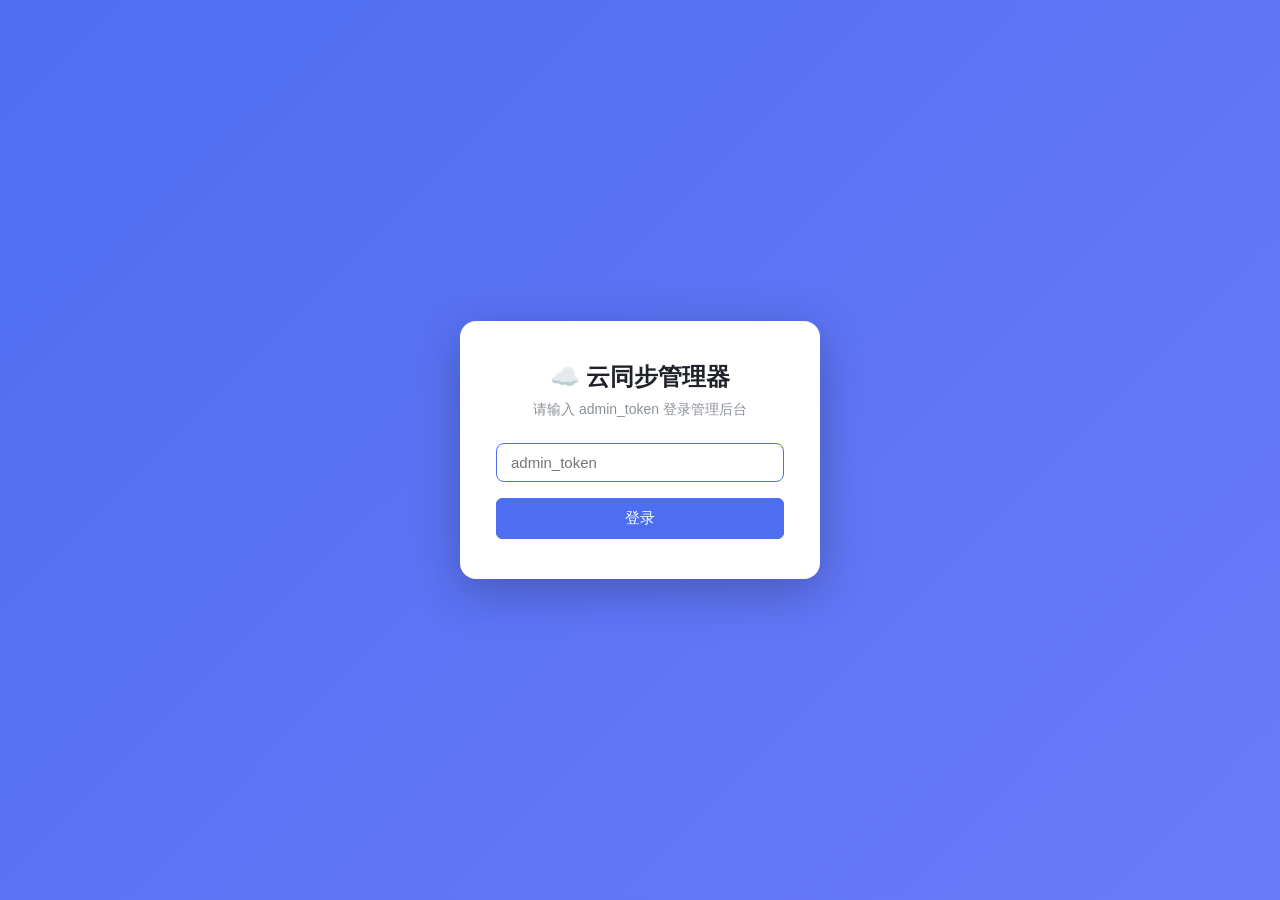
==== cloud_server/web/index.html @ dcbb331d "Add files via upload" ====
<!doctype html>
<html lang="zh-CN">
  <head>
    <meta charset="utf-8" />
    <meta name="viewport" content="width=device-width, initial-scale=1" />
    <title>☁️ 恶意消息云同步管理器</title>
    <link rel="stylesheet" href="./style.css" />
  </head>
  <body>
    <!-- 登录页 -->
    <div id="loginPage" class="login-page">
      <div class="login-card">
        <h1>☁️ 云同步管理器</h1>
        <p class="sub">请输入 admin_token 登录管理后台</p>
        <input id="tokenInput" type="password" placeholder="admin_token" />
        <button id="loginBtn" class="btn">登录</button>
        <p id="loginError" class="err" hidden></p>
      </div>
    </div>

    <!-- 仪表盘 -->
    <div id="dashboard" class="dashboard" hidden>
      <header class="topbar">
        <div class="title">
          <span class="logo">☁️</span>
          <h1>恶意消息云同步管理器</h1>
        </div>
        <div class="actions">
          <button id="refreshBtn" class="btn small">🔄 刷新</button>
          <button id="logoutBtn" class="btn small danger">退出登录</button>
        </div>
      </header>

      <nav class="tabs">
        <button class="tab active" data-tab="overview">📊 概览</button>
        <button class="tab" data-tab="records">📋 警告记录</button>
        <button class="tab" data-tab="special">🔴 特殊记录</button>
        <button class="tab" data-tab="audit">📝 审计日志</button>
        <button class="tab" data-tab="requests">🌐 请求日志</button>
      </nav>

      <!-- 概览 -->
      <section id="pane-overview" class="pane">
        <div id="overviewStats" class="stats-grid">加载中…</div>
      </section>

      <!-- 警告记录 -->
      <section id="pane-records" class="pane" hidden>
        <div class="toolbar">
          <input id="recordSearch" type="text" placeholder="搜索 UID / 用户名 / 平台…" class="search" />
          <button id="deleteSelectedBtn" class="btn small danger" disabled>删除选中</button>
        </div>
        <div class="table-wrap">
          <table id="recordTable">
            <thead>
              <tr>
                <th><input type="checkbox" id="selectAllRecords" /></th>
                <th>用户</th>
                <th>平台</th>
                <th class="num">count</th>
                <th class="num">total</th>
                <th>禁言</th>
                <th>最近原因</th>
                <th>来源 bot</th>
                <th>更新时间</th>
                <th>操作</th>
              </tr>
            </thead>
            <tbody id="recordTbody"></tbody>
          </table>
        </div>
        <p class="empty" id="recordEmpty" hidden>暂无记录。</p>
      </section>

      <!-- 特殊记录 -->
      <section id="pane-special" class="pane" hidden>
        <div class="table-wrap">
          <table id="specialTable">
            <thead>
              <tr>
                <th>时间</th>
                <th>用户</th>
                <th>分类</th>
                <th>平台</th>
                <th>消息</th>
                <th>原因</th>
                <th>来源 bot</th>
              </tr>
            </thead>
            <tbody id="specialTbody"></tbody>
          </table>
        </div>
        <p class="empty" id="specialEmpty" hidden>暂无特殊记录。</p>
      </section>

      <!-- 审计日志 -->
      <section id="pane-audit" class="pane" hidden>
        <div class="toolbar">
          <span class="hint">显示最近 500 条审计记录（撤回/删除/登录/上传等操作）</span>
        </div>
        <div class="table-wrap">
          <table id="auditTable">
            <thead>
              <tr>
                <th>时间</th>
                <th>操作</th>
                <th>操作者</th>
                <th>详情</th>
              </tr>
            </thead>
            <tbody id="auditTbody"></tbody>
          </table>
        </div>
        <p class="empty" id="auditEmpty" hidden>暂无审计日志。</p>
      </section>

      <!-- 请求日志 -->
      <section id="pane-requests" class="pane" hidden>
        <div class="toolbar">
          <span class="hint">显示最近 500 条 HTTP 请求记录</span>
        </div>
        <div class="table-wrap">
          <table id="requestTable">
            <thead>
              <tr>
                <th>时间</th>
                <th>方法</th>
                <th>路径</th>
                <th class="num">状态</th>
                <th>客户端</th>
                <th>摘要</th>
              </tr>
            </thead>
            <tbody id="requestTbody"></tbody>
          </table>
        </div>
        <p class="empty" id="requestEmpty" hidden>暂无请求日志。</p>
      </section>
    </div>

    <!-- Toast -->
    <div id="toastBox" class="toast-box"></div>

    <!-- 确认对话框 -->
    <div id="confirmModal" class="modal-overlay">
      <div class="modal-box">
        <p id="confirmText" class="modal-text"></p>
        <div class="modal-actions">
          <button id="confirmCancel" class="btn small">取消</button>
          <button id="confirmOk" class="btn danger">确认</button>
        </div>
      </div>
    </div>

    <script src="./app.js"></script>
  </body>
</html>
---- cloud_server/web/style.css ----
:root {
  --bg: #f5f7fa;
  --card: #ffffff;
  --border: #e4e7eb;
  --text: #1f2329;
  --muted: #8a9099;
  --primary: #4e6ef2;
  --high: #f0413c;
  --warn: #ff9f19;
  --ok: #34c759;
  --shadow: 0 1px 3px rgba(0, 0, 0, 0.06);
}

* { box-sizing: border-box; }

body {
  margin: 0;
  font-family: -apple-system, "Segoe UI", "PingFang SC", "Microsoft YaHei", sans-serif;
  background: var(--bg);
  color: var(--text);
}

/* ---- 登录页 ---- */
.login-page {
  display: flex;
  align-items: center;
  justify-content: center;
  min-height: 100vh;
  background: linear-gradient(135deg, #4e6ef2 0%, #6b7af8 100%);
}

.login-card {
  background: var(--card);
  border-radius: 16px;
  padding: 40px 36px;
  width: 360px;
  max-width: 90vw;
  box-shadow: 0 12px 48px rgba(0, 0, 0, 0.25);
  text-align: center;
}

.login-card h1 {
  margin: 0 0 8px;
  font-size: 24px;
}

.login-card .sub {
  color: var(--muted);
  font-size: 14px;
  margin: 0 0 24px;
}

.login-card input {
  width: 100%;
  padding: 10px 14px;
  border: 1px solid var(--border);
  border-radius: 8px;
  font-size: 15px;
  margin-bottom: 16px;
  box-sizing: border-box;
}

.login-card input:focus {
  outline: none;
  border-color: var(--primary);
}

.login-card .btn {
  width: 100%;
  padding: 10px;
  font-size: 15px;
}

.err {
  color: var(--high);
  font-size: 13px;
  margin: 12px 0 0;
}

/* ---- 仪表盘 ---- */
.dashboard {
  padding: 16px;
  max-width: 1400px;
  margin: 0 auto;
}

.topbar {
  display: flex;
  align-items: center;
  justify-content: space-between;
  margin-bottom: 12px;
  flex-wrap: wrap;
  gap: 12px;
}

.title {
  display: flex;
  align-items: center;
  gap: 10px;
}

.title .logo { font-size: 24px; }
.title h1 { font-size: 20px; margin: 0; }

.actions { display: flex; gap: 8px; }

.tabs {
  display: flex;
  gap: 4px;
  margin-bottom: 16px;
  border-bottom: 1px solid var(--border);
  flex-wrap: wrap;
}

.tab {
  border: none;
  background: transparent;
  color: var(--muted);
  padding: 8px 16px;
  cursor: pointer;
  font-size: 14px;
  border-bottom: 2px solid transparent;
  margin-bottom: -1px;
  transition: color 0.15s, border-color 0.15s;
}

.tab:hover { color: var(--text); }

.tab.active {
  color: var(--primary);
  border-bottom-color: var(--primary);
  font-weight: 600;
}

.btn {
  border: 1px solid var(--primary);
  background: var(--primary);
  color: #fff;
  padding: 6px 14px;
  border-radius: 6px;
  cursor: pointer;
  font-size: 13px;
}

.btn:hover { opacity: 0.9; }
.btn:disabled { opacity: 0.5; cursor: not-allowed; }

.btn.small {
  padding: 4px 10px;
  font-size: 12px;
  background: #fff;
  color: var(--primary);
}

.btn.small:hover { background: #eef1ff; }

.btn.danger { background: var(--high); border-color: var(--high); color: #fff; }
.btn.danger:hover { opacity: 0.9; }

.btn.small.danger {
  background: #fff;
  color: var(--high);
  border-color: var(--high);
}

.btn.small.danger:hover { background: #fff0f0; }

/* ---- 统计概览 ---- */
.stats-grid {
  display: grid;
  grid-template-columns: repeat(auto-fill, minmax(200px, 1fr));
  gap: 16px;
}

.stat-card {
  background: var(--card);
  border: 1px solid var(--border);
  border-radius: 10px;
  padding: 20px;
  box-shadow: var(--shadow);
}

.stat-card .label {
  color: var(--muted);
  font-size: 13px;
  margin-bottom: 8px;
}

.stat-card .value {
  font-size: 28px;
  font-weight: 700;
  color: var(--primary);
}

.stat-card .value.red { color: var(--high); }
.stat-card .value.orange { color: var(--warn); }

/* ---- 工具栏 ---- */
.toolbar {
  display: flex;
  gap: 12px;
  margin-bottom: 12px;
  align-items: center;
  flex-wrap: wrap;
}

.search {
  flex: 1;
  min-width: 200px;
  padding: 6px 12px;
  border: 1px solid var(--border);
  border-radius: 6px;
  font-size: 13px;
}

.search:focus { outline: none; border-color: var(--primary); }

.hint { color: var(--muted); font-size: 13px; }

/* ---- 表格 ---- */
.table-wrap {
  background: var(--card);
  border: 1px solid var(--border);
  border-radius: 8px;
  overflow: auto;
  box-shadow: var(--shadow);
}

table {
  width: 100%;
  border-collapse: collapse;
  font-size: 13px;
}

th, td {
  padding: 8px 12px;
  text-align: left;
  border-bottom: 1px solid var(--border);
  white-space: nowrap;
}

th {
  background: #fafbfc;
  color: var(--muted);
  font-weight: 600;
  position: sticky;
  top: 0;
}

td.num, th.num { text-align: center; }
td.msg { max-width: 280px; overflow: hidden; text-overflow: ellipsis; }
td.reason { max-width: 200px; overflow: hidden; text-overflow: ellipsis; }

tr:hover td { background: #fafbff; }

.user { font-weight: 600; }
.uid { font-size: 11px; color: var(--muted); }

.badge {
  display: inline-block;
  min-width: 28px;
  padding: 2px 8px;
  border-radius: 10px;
  font-weight: 600;
  text-align: center;
  font-size: 12px;
}

.badge.zero { background: #eef0f2; color: var(--muted); }
.badge.low { background: #fff4e5; color: #d97706; }
.badge.high { background: #ffeceb; color: var(--high); }
.badge.muted { background: var(--high); color: #fff; }
.badge.special { background: #f0e7ff; color: #6b21a8; }
.badge.ok { background: #e8f5e9; color: var(--ok); }

.empty {
  text-align: center;
  color: var(--muted);
  padding: 40px;
}

/* ---- Toast ---- */
.toast-box {
  position: fixed;
  top: 16px;
  left: 50%;
  transform: translateX(-50%);
  z-index: 10000;
  display: flex;
  flex-direction: column;
  gap: 8px;
  align-items: center;
  pointer-events: none;
}

.toast {
  background: #1f2329;
  color: #fff;
  padding: 10px 20px;
  border-radius: 8px;
  font-size: 14px;
  box-shadow: 0 4px 16px rgba(0, 0, 0, 0.25);
  opacity: 0;
  transform: translateY(-20px);
  transition: opacity 0.3s, transform 0.3s;
  max-width: 80vw;
  text-align: center;
}

.toast.show { opacity: 1; transform: translateY(0); }
.toast-ok { background: var(--ok); }
.toast-error { background: var(--high); }

/* ---- 模态框 ---- */
.modal-overlay {
  position: fixed;
  inset: 0;
  background: rgba(0, 0, 0, 0.45);
  display: none;
  align-items: center;
  justify-content: center;
  z-index: 10001;
}

.modal-overlay.show { display: flex; }

.modal-box {
  background: var(--card);
  border-radius: 10px;
  padding: 24px 28px;
  min-width: 320px;
  max-width: 90vw;
  box-shadow: 0 8px 32px rgba(0, 0, 0, 0.2);
}

.modal-text {
  margin: 0 0 16px;
  font-size: 15px;
  line-height: 1.5;
}

.modal-actions {
  display: flex;
  justify-content: flex-end;
  gap: 10px;
}
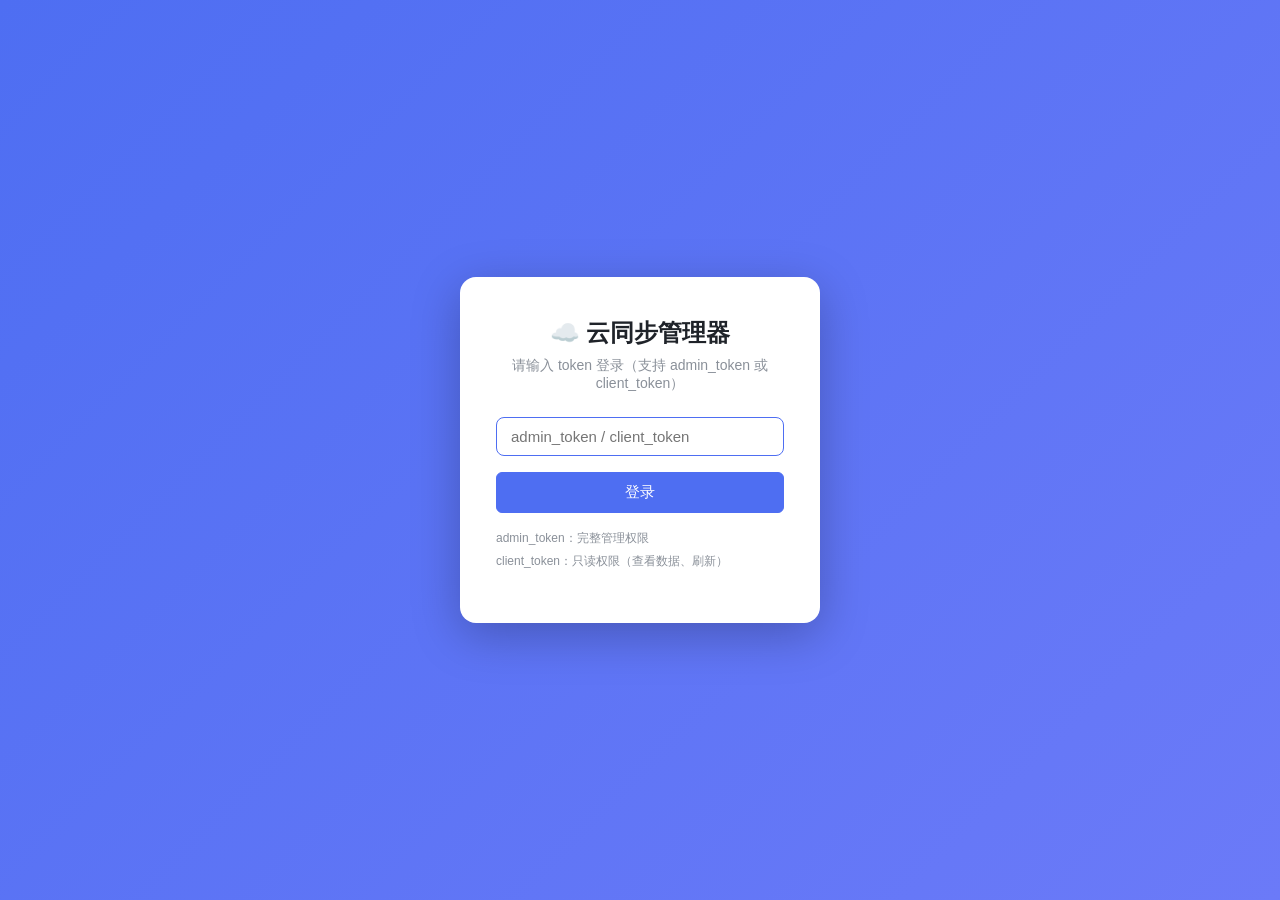
==== commit b9994ae9: "Add files via upload" ====
--- a/cloud_server/web/index.html
+++ b/cloud_server/web/index.html
@@ -11,10 +11,11 @@
     <div id="loginPage" class="login-page">
       <div class="login-card">
         <h1>☁️ 云同步管理器</h1>
-        <p class="sub">请输入 admin_token 登录管理后台</p>
-        <input id="tokenInput" type="password" placeholder="admin_token" />
+        <p class="sub">请输入 token 登录（支持 admin_token 或 client_token）</p>
+        <input id="tokenInput" type="password" placeholder="admin_token / client_token" />
         <button id="loginBtn" class="btn">登录</button>
         <p id="loginError" class="err" hidden></p>
+        <p class="login-hint">admin_token：完整管理权限<br>client_token：只读权限（查看数据、刷新）</p>
       </div>
     </div>
 
@@ -24,12 +25,18 @@
         <div class="title">
           <span class="logo">☁️</span>
           <h1>恶意消息云同步管理器</h1>
+          <span id="tokenTypeBadge" class="token-badge" hidden></span>
         </div>
         <div class="actions">
           <button id="refreshBtn" class="btn small">🔄 刷新</button>
           <button id="logoutBtn" class="btn small danger">退出登录</button>
         </div>
       </header>
+
+      <!-- client 模式提示 -->
+      <div id="clientNotice" class="client-notice" hidden>
+        🔒 当前为客户端模式，仅可查看数据。如需删除记录或查看日志，请使用 admin_token 登录。
+      </div>
 
       <nav class="tabs">
         <button class="tab active" data-tab="overview">📊 概览</button>
--- a/cloud_server/web/style.css
+++ b/cloud_server/web/style.css
@@ -344,3 +344,49 @@
   justify-content: flex-end;
   gap: 10px;
 }
+
+/* ---- Token 类型徽章 ---- */
+.token-badge {
+  display: inline-block;
+  padding: 3px 10px;
+  border-radius: 12px;
+  font-size: 12px;
+  font-weight: 600;
+  margin-left: 8px;
+}
+
+.token-badge.token-admin {
+  background: var(--primary);
+  color: #fff;
+}
+
+.token-badge.token-client {
+  background: #fff4e5;
+  color: #d97706;
+}
+
+/* ---- Client 模式提示横幅 ---- */
+.client-notice {
+  background: #fff4e5;
+  color: #92400e;
+  border: 1px solid #fde68a;
+  border-radius: 8px;
+  padding: 10px 16px;
+  margin-bottom: 12px;
+  font-size: 13px;
+}
+
+/* ---- 登录页提示 ---- */
+.login-hint {
+  margin-top: 16px;
+  font-size: 12px;
+  color: var(--muted);
+  line-height: 1.6;
+  text-align: left;
+}
+
+.login-hint br {
+  display: block;
+  content: "";
+  margin: 4px 0;
+}
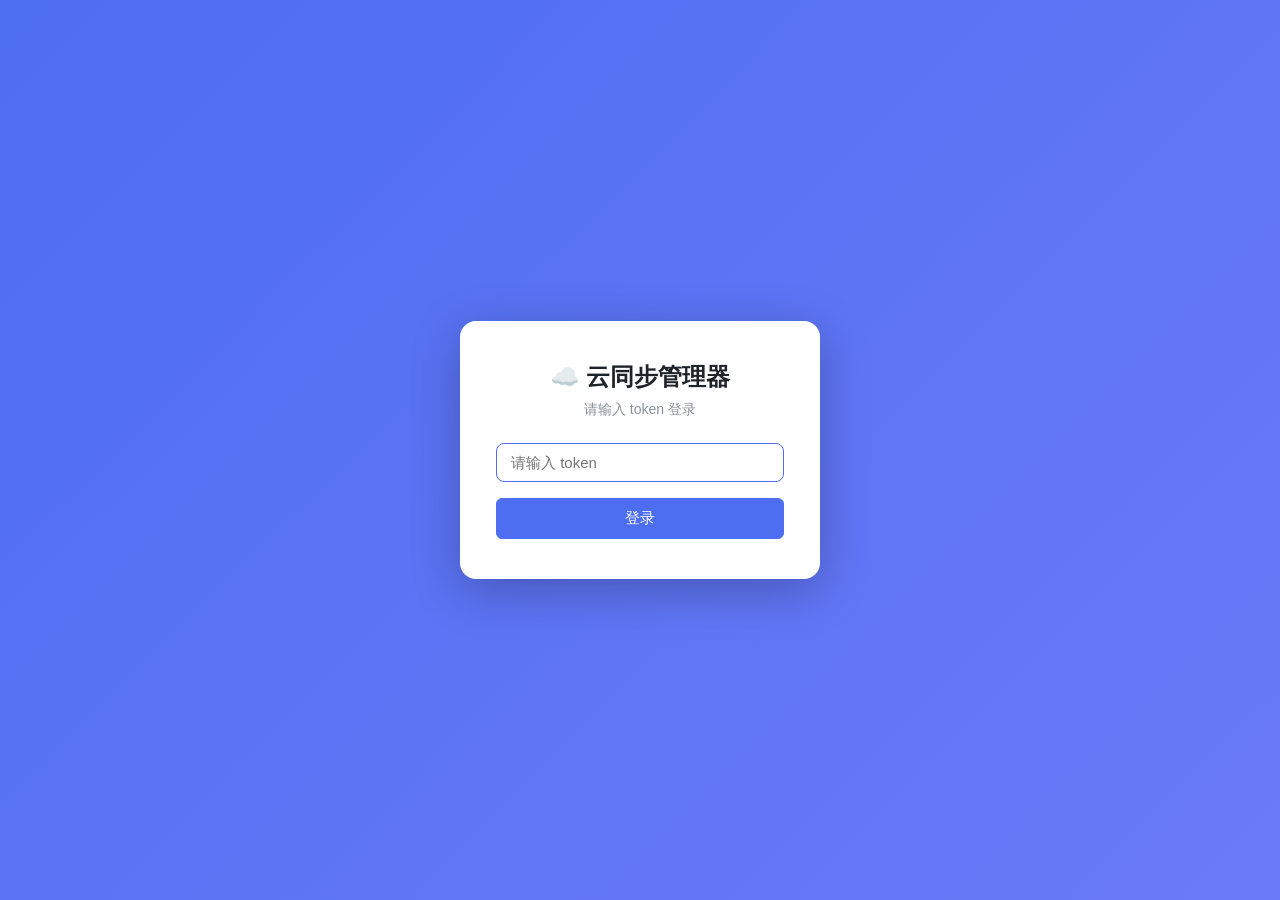
==== commit 666e2f3f: "Add files via upload" ====
--- a/cloud_server/web/index.html
+++ b/cloud_server/web/index.html
@@ -11,11 +11,10 @@
     <div id="loginPage" class="login-page">
       <div class="login-card">
         <h1>☁️ 云同步管理器</h1>
-        <p class="sub">请输入 token 登录（支持 admin_token 或 client_token）</p>
-        <input id="tokenInput" type="password" placeholder="admin_token / client_token" />
+        <p class="sub">请输入 token 登录</p>
+        <input id="tokenInput" type="password" placeholder="请输入 token" />
         <button id="loginBtn" class="btn">登录</button>
         <p id="loginError" class="err" hidden></p>
-        <p class="login-hint">admin_token：完整管理权限<br>client_token：只读权限（查看数据、刷新）</p>
       </div>
     </div>
 
@@ -35,7 +34,7 @@
 
       <!-- client 模式提示 -->
       <div id="clientNotice" class="client-notice" hidden>
-        🔒 当前为客户端模式，仅可查看数据。如需删除记录或查看日志，请使用 admin_token 登录。
+        🔒 当前为只读模式，仅可查看数据。
       </div>
 
       <nav class="tabs">
@@ -44,6 +43,7 @@
         <button class="tab" data-tab="special">🔴 特殊记录</button>
         <button class="tab" data-tab="audit">📝 审计日志</button>
         <button class="tab" data-tab="requests">🌐 请求日志</button>
+        <button class="tab" data-tab="blacklist" data-admin-only>🚫 IP 黑名单</button>
       </nav>
 
       <!-- 概览 -->
@@ -55,6 +55,7 @@
       <section id="pane-records" class="pane" hidden>
         <div class="toolbar">
           <input id="recordSearch" type="text" placeholder="搜索 UID / 用户名 / 平台…" class="search" />
+          <button id="dedupRecordsBtn" class="btn small" data-action="dedup" style="display:none">🧹 去重</button>
           <button id="deleteSelectedBtn" class="btn small danger" disabled>删除选中</button>
         </div>
         <div class="table-wrap">
@@ -81,6 +82,10 @@
 
       <!-- 特殊记录 -->
       <section id="pane-special" class="pane" hidden>
+        <div class="toolbar">
+          <span class="hint">按指纹去重（保留首次出现，移除重复项）</span>
+          <button id="dedupSpecialBtn" class="btn small" data-action="dedup" style="display:none">🧹 去重特殊记录</button>
+        </div>
         <div class="table-wrap">
           <table id="specialTable">
             <thead>
@@ -143,6 +148,27 @@
         </div>
         <p class="empty" id="requestEmpty" hidden>暂无请求日志。</p>
       </section>
+
+      <!-- IP 黑名单 -->
+      <section id="pane-blacklist" class="pane" hidden>
+        <div class="toolbar">
+          <input id="blacklistInput" type="text" placeholder="输入 IP 或前缀（如 192.168.1. 或 10.0.0.1）" class="search" />
+          <button id="blacklistAddBtn" class="btn small danger">🚫 拉黑</button>
+        </div>
+        <p class="hint">支持精确匹配（10.0.0.1）和前缀匹配（192.168.1. 将拉黑该网段所有IP）。被拉黑的IP访问WebUI或API将返回拦截文本。</p>
+        <div class="table-wrap">
+          <table id="blacklistTable">
+            <thead>
+              <tr>
+                <th>IP / 前缀</th>
+                <th>操作</th>
+              </tr>
+            </thead>
+            <tbody id="blacklistTbody"></tbody>
+          </table>
+        </div>
+        <p class="empty" id="blacklistEmpty" hidden>暂无拉黑的 IP。</p>
+      </section>
     </div>
 
     <!-- Toast -->
